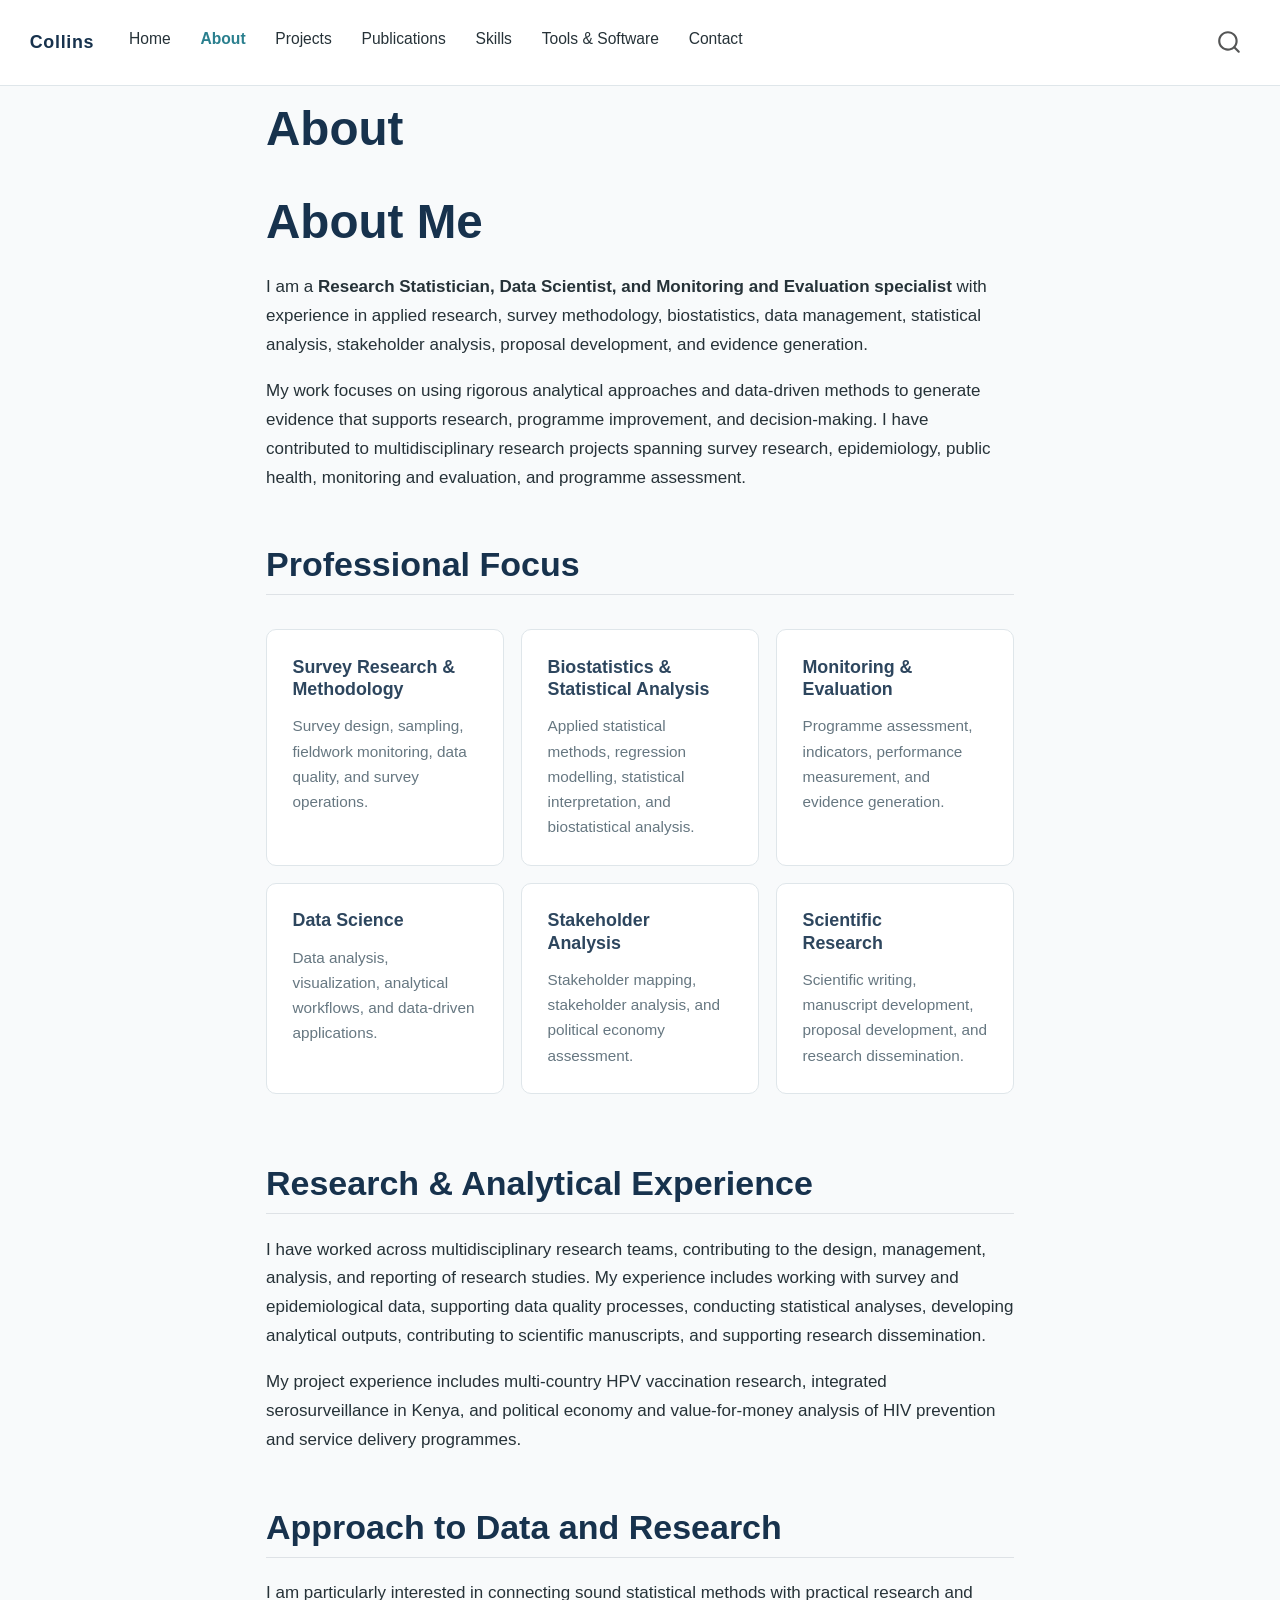
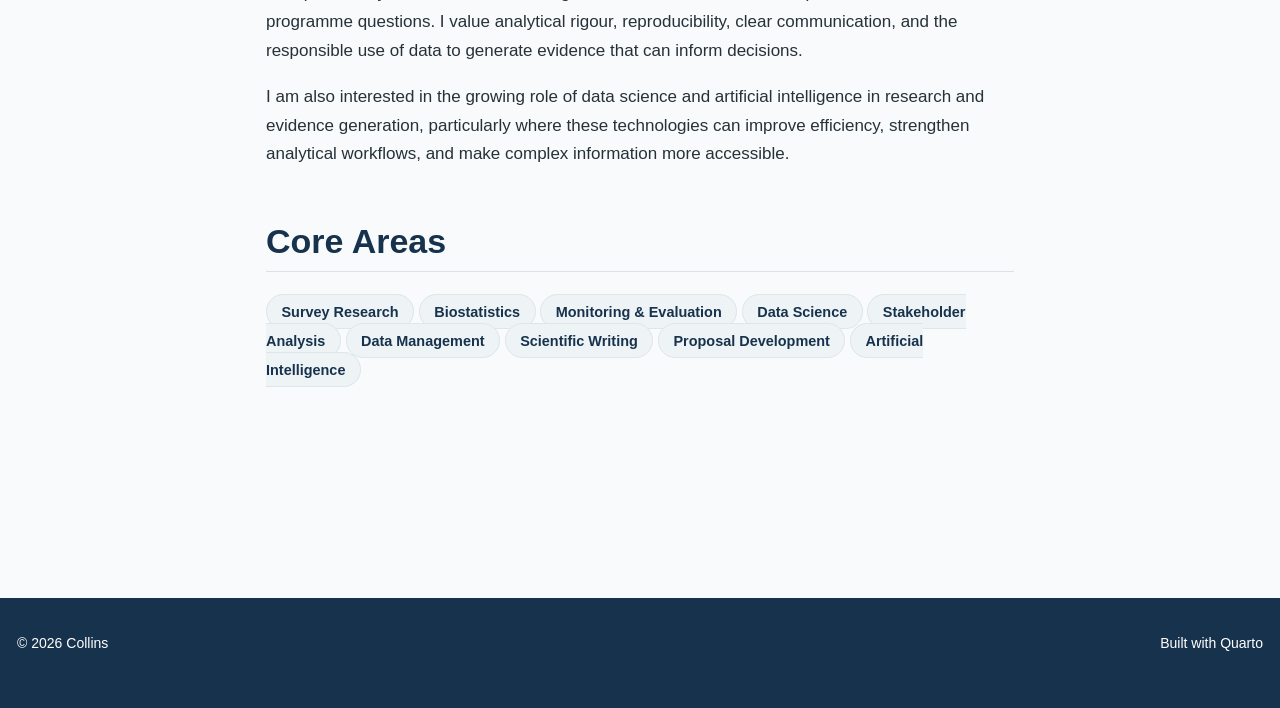
==== about.html @ d042109c "Built site for gh-pages" ====
<!DOCTYPE html>
<html xmlns="http://www.w3.org/1999/xhtml" lang="en" xml:lang="en"><head>

<meta charset="utf-8">
<meta name="generator" content="quarto-1.10.18">

<meta name="viewport" content="width=device-width, initial-scale=1.0, user-scalable=yes">


<title>About – Collins</title>
<style>
/* Default styles provided by pandoc.
** See https://pandoc.org/MANUAL.html#variables-for-html for config info.
*/
span.smallcaps{font-variant: small-caps;}
div.columns{display: flex; gap: 1.5em;}
div.column{flex: auto;}
@media screen {
div.columns{gap: min(4vw, 1.5em);}
div.column{overflow-x: auto;}
}
div.hanging-indent{margin-left: 1.5em; text-indent: -1.5em;}
ul.task-list{list-style: none;}
ul.task-list li input[type="checkbox"] {
  width: 0.8em;
  margin: 0 0.8em 0.2em -1em; /* quarto-specific, see https://github.com/quarto-dev/quarto-cli/issues/4556 */ 
  vertical-align: middle;
}
</style>


<script src="site_libs/quarto-nav/quarto-nav.js"></script>
<script src="site_libs/quarto-nav/headroom.min.js"></script>
<script src="site_libs/clipboard/clipboard.min.js"></script>
<script src="site_libs/quarto-search/autocomplete.umd.js"></script>
<script src="site_libs/quarto-search/fuse.min.js"></script>
<script src="site_libs/quarto-search/quarto-search.js"></script>
<meta name="quarto:offset" content="./">
<script src="site_libs/quarto-html/quarto.js" type="module"></script>
<script src="site_libs/quarto-html/tabsets/tabsets.js" type="module"></script>
<script src="site_libs/quarto-html/popper.min.js"></script>
<script src="site_libs/quarto-html/tippy.umd.min.js"></script>
<script src="site_libs/quarto-html/anchor.min.js"></script>
<link href="site_libs/quarto-html/tippy.css" rel="stylesheet">
<link href="site_libs/quarto-html/quarto-syntax-highlighting-64a204ab8560d761af7679ceaba22944.css" rel="stylesheet" id="quarto-text-highlighting-styles">
<script src="site_libs/bootstrap/bootstrap.min.js"></script>
<link href="site_libs/bootstrap/bootstrap-icons.css" rel="stylesheet">
<link href="site_libs/bootstrap/bootstrap-172ba59bd5e0b52282274ba0c0cc16fc.min.css" rel="stylesheet" append-hash="true" id="quarto-bootstrap" data-mode="light">
<script id="quarto-search-options" type="application/json">{
  "location": "navbar",
  "copy-button": false,
  "collapse-after": 3,
  "panel-placement": "end",
  "type": "overlay",
  "limit": 50,
  "keyboard-shortcut": [
    "f",
    "/",
    "s"
  ],
  "show-item-context": false,
  "language": {
    "search-no-results-text": "No results",
    "search-matching-documents-text": "matching documents",
    "search-copy-link-title": "Copy link to search",
    "search-hide-matches-text": "Hide additional matches",
    "search-more-match-text": "more match in this document",
    "search-more-matches-text": "more matches in this document",
    "search-clear-button-title": "Clear",
    "search-text-placeholder": "",
    "search-detached-cancel-button-title": "Cancel",
    "search-submit-button-title": "Submit",
    "search-label": "Search"
  }
}</script>
<style>html{ scroll-behavior: smooth; }</style>


<link rel="stylesheet" href="styles.css">
</head>

<body class="nav-fixed fullcontent quarto-light">

<div id="quarto-search-results"></div>
  <header id="quarto-header" class="headroom fixed-top">
    <nav class="navbar navbar-expand-lg " data-bs-theme="dark">
      <div class="navbar-container container-fluid">
      <div class="navbar-brand-container mx-auto">
    <a class="navbar-brand" href="./index.html">
    <span class="navbar-title">Collins</span>
    </a>
  </div>
            <div id="quarto-search" class="" title="Search"></div>
          <button class="navbar-toggler" type="button" data-bs-toggle="collapse" data-bs-target="#navbarCollapse" aria-controls="navbarCollapse" role="menu" aria-expanded="false" aria-label="Toggle navigation" onclick="if (window.quartoToggleHeadroom) { window.quartoToggleHeadroom(); }">
  <span class="navbar-toggler-icon"></span>
</button>
          <div class="collapse navbar-collapse" id="navbarCollapse">
            <ul class="navbar-nav navbar-nav-scroll me-auto">
  <li class="nav-item">
    <a class="nav-link" href="./index.html"> 
<span class="menu-text">Home</span></a>
  </li>  
  <li class="nav-item">
    <a class="nav-link active" href="./about.html" aria-current="page"> 
<span class="menu-text">About</span></a>
  </li>  
  <li class="nav-item">
    <a class="nav-link" href="./projects.html"> 
<span class="menu-text">Projects</span></a>
  </li>  
  <li class="nav-item">
    <a class="nav-link" href="./publications.html"> 
<span class="menu-text">Publications</span></a>
  </li>  
  <li class="nav-item">
    <a class="nav-link" href="./skills.html"> 
<span class="menu-text">Skills</span></a>
  </li>  
  <li class="nav-item">
    <a class="nav-link" href="./tools.html"> 
<span class="menu-text">Tools &amp; Software</span></a>
  </li>  
  <li class="nav-item">
    <a class="nav-link" href="./contact.html"> 
<span class="menu-text">Contact</span></a>
  </li>  
</ul>
          </div> <!-- /navcollapse -->
            <div class="quarto-navbar-tools">
</div>
      </div> <!-- /container-fluid -->
    </nav>
</header>
<!-- content -->
<div id="quarto-content" class="quarto-container page-columns page-rows-contents page-layout-article page-navbar">
<!-- sidebar -->
<!-- margin-sidebar -->
    
<!-- main -->
<main class="content" id="quarto-document-content">

<header id="title-block-header" class="quarto-title-block default">
<div class="quarto-title">
<h1 class="title">About</h1>
</div>



<div class="quarto-title-meta">

    
  
    
  </div>
  


</header>


<section id="about-me" class="level1">
<h1>About Me</h1>
<p>I am a <strong>Research Statistician, Data Scientist, and Monitoring and Evaluation specialist</strong> with experience in applied research, survey methodology, biostatistics, data management, statistical analysis, stakeholder analysis, proposal development, and evidence generation.</p>
<p>My work focuses on using rigorous analytical approaches and data-driven methods to generate evidence that supports research, programme improvement, and decision-making. I have contributed to multidisciplinary research projects spanning survey research, epidemiology, public health, monitoring and evaluation, and programme assessment.</p>
<section id="professional-focus" class="level2">
<h2 class="anchored" data-anchor-id="professional-focus">Professional Focus</h2>
<div class="about-focus-grid">
<section id="survey-research-methodology" class="level3 about-focus-card">
<h3 class="anchored" data-anchor-id="survey-research-methodology">Survey Research &amp; Methodology</h3>
<p>Survey design, sampling, fieldwork monitoring, data quality, and survey operations.</p>
</section>
<section id="biostatistics-statistical-analysis" class="level3 about-focus-card">
<h3 class="anchored" data-anchor-id="biostatistics-statistical-analysis">Biostatistics &amp; Statistical Analysis</h3>
<p>Applied statistical methods, regression modelling, statistical interpretation, and biostatistical analysis.</p>
</section>
<section id="monitoring-evaluation" class="level3 about-focus-card">
<h3 class="anchored" data-anchor-id="monitoring-evaluation">Monitoring &amp; Evaluation</h3>
<p>Programme assessment, indicators, performance measurement, and evidence generation.</p>
</section>
<section id="data-science" class="level3 about-focus-card">
<h3 class="anchored" data-anchor-id="data-science">Data Science</h3>
<p>Data analysis, visualization, analytical workflows, and data-driven applications.</p>
</section>
<section id="stakeholder-analysis" class="level3 about-focus-card">
<h3 class="anchored" data-anchor-id="stakeholder-analysis">Stakeholder Analysis</h3>
<p>Stakeholder mapping, stakeholder analysis, and political economy assessment.</p>
</section>
<section id="scientific-research" class="level3 about-focus-card">
<h3 class="anchored" data-anchor-id="scientific-research">Scientific Research</h3>
<p>Scientific writing, manuscript development, proposal development, and research dissemination.</p>
</section>
</div>
</section>
<section id="research-analytical-experience" class="level2">
<h2 class="anchored" data-anchor-id="research-analytical-experience">Research &amp; Analytical Experience</h2>
<p>I have worked across multidisciplinary research teams, contributing to the design, management, analysis, and reporting of research studies. My experience includes working with survey and epidemiological data, supporting data quality processes, conducting statistical analyses, developing analytical outputs, contributing to scientific manuscripts, and supporting research dissemination.</p>
<p>My project experience includes multi-country HPV vaccination research, integrated serosurveillance in Kenya, and political economy and value-for-money analysis of HIV prevention and service delivery programmes.</p>
</section>
<section id="approach-to-data-and-research" class="level2">
<h2 class="anchored" data-anchor-id="approach-to-data-and-research">Approach to Data and Research</h2>
<p>I am particularly interested in connecting sound statistical methods with practical research and programme questions. I value analytical rigour, reproducibility, clear communication, and the responsible use of data to generate evidence that can inform decisions.</p>
<p>I am also interested in the growing role of data science and artificial intelligence in research and evidence generation, particularly where these technologies can improve efficiency, strengthen analytical workflows, and make complex information more accessible.</p>
</section>
<section id="core-areas" class="level2">
<h2 class="anchored" data-anchor-id="core-areas">Core Areas</h2>
<div class="about-tags">
<p><span>Survey Research</span> <span>Biostatistics</span> <span>Monitoring &amp; Evaluation</span> <span>Data Science</span> <span>Stakeholder Analysis</span> <span>Data Management</span> <span>Scientific Writing</span> <span>Proposal Development</span> <span>Artificial Intelligence</span></p>
</div>


</section>
</section>

</main> <!-- /main -->
<script id="quarto-html-after-body" type="application/javascript">
  window.document.addEventListener("DOMContentLoaded", function (event) {
    const icon = "";
    const anchorJS = new window.AnchorJS();
    anchorJS.options = {
      placement: 'right',
      icon: icon
    };
    anchorJS.add('.anchored');
    const isCodeAnnotation = (el) => {
      for (const clz of el.classList) {
        if (clz.startsWith('code-annotation-')) {                     
          return true;
        }
      }
      return false;
    }
    const onCopySuccess = function(e) {
      // button target
      const button = e.trigger;
      // don't keep focus
      button.blur();
      // flash "checked"
      button.classList.add('code-copy-button-checked');
      var currentTitle = button.getAttribute("title");
      button.setAttribute("title", "Copied!");
      let tooltip;
      if (window.bootstrap) {
        button.setAttribute("data-bs-toggle", "tooltip");
        button.setAttribute("data-bs-placement", "left");
        button.setAttribute("data-bs-title", "Copied!");
        tooltip = new bootstrap.Tooltip(button, 
          { trigger: "manual", 
            customClass: "code-copy-button-tooltip",
            offset: [0, -8]});
        tooltip.show();    
      }
      setTimeout(function() {
        if (tooltip) {
          tooltip.hide();
          button.removeAttribute("data-bs-title");
          button.removeAttribute("data-bs-toggle");
          button.removeAttribute("data-bs-placement");
        }
        button.setAttribute("title", currentTitle);
        button.classList.remove('code-copy-button-checked');
      }, 1000);
      // clear code selection
      e.clearSelection();
    }
    const getTextToCopy = function(trigger) {
      const outerScaffold = trigger.parentElement.cloneNode(true);
      const codeEl = outerScaffold.querySelector('code');
      for (const childEl of codeEl.children) {
        if (isCodeAnnotation(childEl)) {
          childEl.remove();
        }
      }
      return codeEl.innerText;
    }
    const clipboard = new window.ClipboardJS('.code-copy-button:not([data-in-quarto-modal])', {
      text: getTextToCopy
    });
    clipboard.on('success', onCopySuccess);
    if (window.document.getElementById('quarto-embedded-source-code-modal')) {
      const clipboardModal = new window.ClipboardJS('.code-copy-button[data-in-quarto-modal]', {
        text: getTextToCopy,
        container: window.document.getElementById('quarto-embedded-source-code-modal')
      });
      clipboardModal.on('success', onCopySuccess);
    }
      var localhostRegex = new RegExp(/^(?:http|https):\/\/localhost\:?[0-9]*\//);
      var mailtoRegex = new RegExp(/^mailto:/);
        var filterRegex = new RegExp('/' + window.location.host + '/');
      var isInternal = (href) => {
          return filterRegex.test(href) || localhostRegex.test(href) || mailtoRegex.test(href);
      }
      // Inspect non-navigation links and adorn them if external
     var links = window.document.querySelectorAll('a[href]:not(.nav-link):not(.navbar-brand):not(.toc-action):not(.sidebar-link):not(.sidebar-item-toggle):not(.pagination-link):not(.no-external):not([aria-hidden]):not(.dropdown-item):not(.quarto-navigation-tool):not(.about-link)');
      for (var i=0; i<links.length; i++) {
        const link = links[i];
        if (!isInternal(link.href)) {
          // undo the damage that might have been done by quarto-nav.js in the case of
          // links that we want to consider external
          if (link.dataset.originalHref !== undefined) {
            link.href = link.dataset.originalHref;
          }
        }
      }
    function tippyHover(el, contentFn, onTriggerFn, onUntriggerFn) {
      const config = {
        allowHTML: true,
        maxWidth: 500,
        delay: 100,
        arrow: false,
        appendTo: function(el) {
            return el.parentElement;
        },
        interactive: true,
        interactiveBorder: 10,
        theme: 'quarto',
        placement: 'bottom-start',
      };
      if (contentFn) {
        config.content = contentFn;
      }
      if (onTriggerFn) {
        config.onTrigger = onTriggerFn;
      }
      if (onUntriggerFn) {
        config.onUntrigger = onUntriggerFn;
      }
      window.tippy(el, config); 
    }
    const noterefs = window.document.querySelectorAll('a[role="doc-noteref"]');
    for (var i=0; i<noterefs.length; i++) {
      const ref = noterefs[i];
      tippyHover(ref, function() {
        // use id or data attribute instead here
        let href = ref.getAttribute('data-footnote-href') || ref.getAttribute('href');
        try { href = new URL(href).hash; } catch {}
        const id = href.replace(/^#\/?/, "");
        const note = window.document.getElementById(id);
        if (note) {
          return note.innerHTML;
        } else {
          return "";
        }
      });
    }
    const xrefs = window.document.querySelectorAll('a.quarto-xref');
    const processXRef = (id, note) => {
      // Strip column container classes
      const stripColumnClz = (el) => {
        el.classList.remove("page-full", "page-columns");
        if (el.children) {
          for (const child of el.children) {
            stripColumnClz(child);
          }
        }
      }
      stripColumnClz(note)
      if (id === null || id.startsWith('sec-')) {
        // Special case sections, only their first couple elements
        const container = document.createElement("div");
        if (note.children && note.children.length > 2) {
          container.appendChild(note.children[0].cloneNode(true));
          for (let i = 1; i < note.children.length; i++) {
            const child = note.children[i];
            if (child.tagName === "P" && child.innerText === "") {
              continue;
            } else {
              container.appendChild(child.cloneNode(true));
              break;
            }
          }
          if (window.Quarto?.typesetMath) {
            window.Quarto.typesetMath(container);
          }
          return container.innerHTML
        } else {
          if (window.Quarto?.typesetMath) {
            window.Quarto.typesetMath(note);
          }
          return note.innerHTML;
        }
      } else {
        // Remove any anchor links if they are present
        const anchorLink = note.querySelector('a.anchorjs-link');
        if (anchorLink) {
          anchorLink.remove();
        }
        if (window.Quarto?.typesetMath) {
          window.Quarto.typesetMath(note);
        }
        if (note.classList.contains("callout")) {
          return note.outerHTML;
        } else {
          return note.innerHTML;
        }
      }
    }
    for (var i=0; i<xrefs.length; i++) {
      const xref = xrefs[i];
      tippyHover(xref, undefined, function(instance) {
        instance.disable();
        let url = xref.getAttribute('href');
        let hash = undefined; 
        if (url.startsWith('#')) {
          hash = url;
        } else {
          try { hash = new URL(url).hash; } catch {}
        }
        if (hash) {
          const id = hash.replace(/^#\/?/, "");
          const note = window.document.getElementById(id);
          if (note !== null) {
            try {
              const html = processXRef(id, note.cloneNode(true));
              instance.setContent(html);
            } finally {
              instance.enable();
              instance.show();
            }
          } else {
            // See if we can fetch this
            fetch(url.split('#')[0])
            .then(res => res.text())
            .then(html => {
              const parser = new DOMParser();
              const htmlDoc = parser.parseFromString(html, "text/html");
              const note = htmlDoc.getElementById(id);
              if (note !== null) {
                const html = processXRef(id, note);
                instance.setContent(html);
              } 
            }).finally(() => {
              instance.enable();
              instance.show();
            });
          }
        } else {
          // See if we can fetch a full url (with no hash to target)
          // This is a special case and we should probably do some content thinning / targeting
          fetch(url)
          .then(res => res.text())
          .then(html => {
            const parser = new DOMParser();
            const htmlDoc = parser.parseFromString(html, "text/html");
            const note = htmlDoc.querySelector('main.content');
            if (note !== null) {
              // This should only happen for chapter cross references
              // (since there is no id in the URL)
              // remove the first header
              if (note.children.length > 0 && note.children[0].tagName === "HEADER") {
                note.children[0].remove();
              }
              const html = processXRef(null, note);
              instance.setContent(html);
            } 
          }).finally(() => {
            instance.enable();
            instance.show();
          });
        }
      }, function(instance) {
      });
    }
        let selectedAnnoteEl;
        const selectorForAnnotation = ( cell, annotation) => {
          let cellAttr = 'data-code-cell="' + cell + '"';
          let lineAttr = 'data-code-annotation="' +  annotation + '"';
          const selector = 'span[' + cellAttr + '][' + lineAttr + ']';
          return selector;
        }
        const selectCodeLines = (annoteEl) => {
          const doc = window.document;
          const targetCell = annoteEl.getAttribute("data-target-cell");
          const targetAnnotation = annoteEl.getAttribute("data-target-annotation");
          const annoteSpan = window.document.querySelector(selectorForAnnotation(targetCell, targetAnnotation));
          const lines = annoteSpan.getAttribute("data-code-lines").split(",");
          const lineIds = lines.map((line) => {
            return targetCell + "-" + line;
          })
          let top = null;
          let height = null;
          let parent = null;
          if (lineIds.length > 0) {
              //compute the position of the single el (top and bottom and make a div)
              const el = window.document.getElementById(lineIds[0]);
              top = el.offsetTop;
              height = el.offsetHeight;
              parent = el.parentElement.parentElement;
            if (lineIds.length > 1) {
              const lastEl = window.document.getElementById(lineIds[lineIds.length - 1]);
              const bottom = lastEl.offsetTop + lastEl.offsetHeight;
              height = bottom - top;
            }
            if (top !== null && height !== null && parent !== null) {
              // cook up a div (if necessary) and position it 
              let div = window.document.getElementById("code-annotation-line-highlight");
              if (div === null) {
                div = window.document.createElement("div");
                div.setAttribute("id", "code-annotation-line-highlight");
                div.style.position = 'absolute';
                parent.appendChild(div);
              }
              div.style.top = top - 2 + "px";
              div.style.height = height + 4 + "px";
              div.style.left = 0;
              let gutterDiv = window.document.getElementById("code-annotation-line-highlight-gutter");
              if (gutterDiv === null) {
                gutterDiv = window.document.createElement("div");
                gutterDiv.setAttribute("id", "code-annotation-line-highlight-gutter");
                gutterDiv.style.position = 'absolute';
                const codeCell = window.document.getElementById(targetCell);
                const gutter = codeCell.querySelector('.code-annotation-gutter');
                gutter.appendChild(gutterDiv);
              }
              gutterDiv.style.top = top - 2 + "px";
              gutterDiv.style.height = height + 4 + "px";
            }
            selectedAnnoteEl = annoteEl;
          }
        };
        const unselectCodeLines = () => {
          const elementsIds = ["code-annotation-line-highlight", "code-annotation-line-highlight-gutter"];
          elementsIds.forEach((elId) => {
            const div = window.document.getElementById(elId);
            if (div) {
              div.remove();
            }
          });
          selectedAnnoteEl = undefined;
        };
          // Handle positioning of the toggle
      window.addEventListener(
        "resize",
        throttle(() => {
          elRect = undefined;
          if (selectedAnnoteEl) {
            selectCodeLines(selectedAnnoteEl);
          }
        }, 10)
      );
      function throttle(fn, ms) {
      let throttle = false;
      let timer;
        return (...args) => {
          if(!throttle) { // first call gets through
              fn.apply(this, args);
              throttle = true;
          } else { // all the others get throttled
              if(timer) clearTimeout(timer); // cancel #2
              timer = setTimeout(() => {
                fn.apply(this, args);
                timer = throttle = false;
              }, ms);
          }
        };
      }
        // Attach click handler to the DT
        const annoteDls = window.document.querySelectorAll('dt[data-target-cell]');
        for (const annoteDlNode of annoteDls) {
          annoteDlNode.addEventListener('click', (event) => {
            const clickedEl = event.target;
            if (clickedEl !== selectedAnnoteEl) {
              unselectCodeLines();
              const activeEl = window.document.querySelector('dt[data-target-cell].code-annotation-active');
              if (activeEl) {
                activeEl.classList.remove('code-annotation-active');
              }
              selectCodeLines(clickedEl);
              clickedEl.classList.add('code-annotation-active');
            } else {
              // Unselect the line
              unselectCodeLines();
              clickedEl.classList.remove('code-annotation-active');
            }
          });
        }
    const findCites = (el) => {
      const parentEl = el.parentElement;
      if (parentEl) {
        const cites = parentEl.dataset.cites;
        if (cites) {
          return {
            el,
            cites: cites.split(' ')
          };
        } else {
          return findCites(el.parentElement)
        }
      } else {
        return undefined;
      }
    };
    var bibliorefs = window.document.querySelectorAll('a[role="doc-biblioref"]');
    for (var i=0; i<bibliorefs.length; i++) {
      const ref = bibliorefs[i];
      const citeInfo = findCites(ref);
      if (citeInfo) {
        tippyHover(citeInfo.el, function() {
          var popup = window.document.createElement('div');
          citeInfo.cites.forEach(function(cite) {
            var citeDiv = window.document.createElement('div');
            citeDiv.classList.add('hanging-indent');
            citeDiv.classList.add('csl-entry');
            var biblioDiv = window.document.getElementById('ref-' + cite);
            if (biblioDiv) {
              citeDiv.innerHTML = biblioDiv.innerHTML;
            }
            popup.appendChild(citeDiv);
          });
          return popup.innerHTML;
        });
      }
    }
  });
  </script>
</div> <!-- /content -->
<footer class="footer">
  <div class="nav-footer">
    <div class="nav-footer-left">
<p>© 2026 Collins</p>
</div>   
    <div class="nav-footer-center">
      &nbsp;
    </div>
    <div class="nav-footer-right">
<p>Built with Quarto</p>
</div>
  </div>
</footer>




<script src="site_libs/quarto-html/zenscroll-min.js"></script>
</body></html>
---- site_libs/quarto-html/tippy.css ----
.tippy-box[data-animation=fade][data-state=hidden]{opacity:0}[data-tippy-root]{max-width:calc(100vw - 10px)}.tippy-box{position:relative;background-color:#333;color:#fff;border-radius:4px;font-size:14px;line-height:1.4;white-space:normal;outline:0;transition-property:transform,visibility,opacity}.tippy-box[data-placement^=top]>.tippy-arrow{bottom:0}.tippy-box[data-placement^=top]>.tippy-arrow:before{bottom:-7px;left:0;border-width:8px 8px 0;border-top-color:initial;transform-origin:center top}.tippy-box[data-placement^=bottom]>.tippy-arrow{top:0}.tippy-box[data-placement^=bottom]>.tippy-arrow:before{top:-7px;left:0;border-width:0 8px 8px;border-bottom-color:initial;transform-origin:center bottom}.tippy-box[data-placement^=left]>.tippy-arrow{right:0}.tippy-box[data-placement^=left]>.tippy-arrow:before{border-width:8px 0 8px 8px;border-left-color:initial;right:-7px;transform-origin:center left}.tippy-box[data-placement^=right]>.tippy-arrow{left:0}.tippy-box[data-placement^=right]>.tippy-arrow:before{left:-7px;border-width:8px 8px 8px 0;border-right-color:initial;transform-origin:center right}.tippy-box[data-inertia][data-state=visible]{transition-timing-function:cubic-bezier(.54,1.5,.38,1.11)}.tippy-arrow{width:16px;height:16px;color:#333}.tippy-arrow:before{content:"";position:absolute;border-color:transparent;border-style:solid}.tippy-content{position:relative;padding:5px 9px;z-index:1}
---- site_libs/quarto-html/quarto-syntax-highlighting-64a204ab8560d761af7679ceaba22944.css ----
/* quarto syntax highlight colors */
:root {
  --quarto-hl-ot-color: #003B4F;
  --quarto-hl-at-color: #657422;
  --quarto-hl-ss-color: #20794D;
  --quarto-hl-an-color: #5E5E5E;
  --quarto-hl-fu-color: #4758AB;
  --quarto-hl-st-color: #20794D;
  --quarto-hl-cf-color: #003B4F;
  --quarto-hl-op-color: #5E5E5E;
  --quarto-hl-er-color: #AD0000;
  --quarto-hl-bn-color: #AD0000;
  --quarto-hl-al-color: #AD0000;
  --quarto-hl-va-color: #111111;
  --quarto-hl-bu-color: inherit;
  --quarto-hl-ex-color: inherit;
  --quarto-hl-pp-color: #AD0000;
  --quarto-hl-in-color: #5E5E5E;
  --quarto-hl-vs-color: #20794D;
  --quarto-hl-wa-color: #5E5E5E;
  --quarto-hl-do-color: #5E5E5E;
  --quarto-hl-im-color: #00769E;
  --quarto-hl-ch-color: #20794D;
  --quarto-hl-dt-color: #AD0000;
  --quarto-hl-fl-color: #AD0000;
  --quarto-hl-co-color: #5E5E5E;
  --quarto-hl-cv-color: #5E5E5E;
  --quarto-hl-cn-color: #8f5902;
  --quarto-hl-sc-color: #5E5E5E;
  --quarto-hl-dv-color: #AD0000;
  --quarto-hl-kw-color: #003B4F;
}

/* other quarto variables */
:root {
  --quarto-font-monospace: SFMono-Regular, Menlo, Monaco, Consolas, "Liberation Mono", "Courier New", monospace;
}

/* syntax highlight based on Pandoc's rules */
pre > code.sourceCode > span {
  color: #003B4F;
}

code.sourceCode > span {
  color: #003B4F;
}

div.sourceCode,
div.sourceCode pre.sourceCode {
  color: #003B4F;
}

/* Normal */
code span {
  color: #003B4F;
}

/* Alert */
code span.al {
  color: #AD0000;
  font-style: inherit;
}

/* Annotation */
code span.an {
  color: #5E5E5E;
  font-style: inherit;
}

/* Attribute */
code span.at {
  color: #657422;
  font-style: inherit;
}

/* BaseN */
code span.bn {
  color: #AD0000;
  font-style: inherit;
}

/* BuiltIn */
code span.bu {
  font-style: inherit;
}

/* ControlFlow */
code span.cf {
  color: #003B4F;
  font-weight: bold;
  font-style: inherit;
}

/* Char */
code span.ch {
  color: #20794D;
  font-style: inherit;
}

/* Constant */
code span.cn {
  color: #8f5902;
  font-style: inherit;
}

/* Comment */
code span.co {
  color: #5E5E5E;
  font-style: inherit;
}

/* CommentVar */
code span.cv {
  color: #5E5E5E;
  font-style: italic;
}

/* Documentation */
code span.do {
  color: #5E5E5E;
  font-style: italic;
}

/* DataType */
code span.dt {
  color: #AD0000;
  font-style: inherit;
}

/* DecVal */
code span.dv {
  color: #AD0000;
  font-style: inherit;
}

/* Error */
code span.er {
  color: #AD0000;
  font-style: inherit;
}

/* Extension */
code span.ex {
  font-style: inherit;
}

/* Float */
code span.fl {
  color: #AD0000;
  font-style: inherit;
}

/* Function */
code span.fu {
  color: #4758AB;
  font-style: inherit;
}

/* Import */
code span.im {
  color: #00769E;
  font-style: inherit;
}

/* Information */
code span.in {
  color: #5E5E5E;
  font-style: inherit;
}

/* Keyword */
code span.kw {
  color: #003B4F;
  font-weight: bold;
  font-style: inherit;
}

/* Operator */
code span.op {
  color: #5E5E5E;
  font-style: inherit;
}

/* Other */
code span.ot {
  color: #003B4F;
  font-style: inherit;
}

/* Preprocessor */
code span.pp {
  color: #AD0000;
  font-style: inherit;
}

/* SpecialChar */
code span.sc {
  color: #5E5E5E;
  font-style: inherit;
}

/* SpecialString */
code span.ss {
  color: #20794D;
  font-style: inherit;
}

/* String */
code span.st {
  color: #20794D;
  font-style: inherit;
}

/* Variable */
code span.va {
  color: #111111;
  font-style: inherit;
}

/* VerbatimString */
code span.vs {
  color: #20794D;
  font-style: inherit;
}

/* Warning */
code span.wa {
  color: #5E5E5E;
  font-style: italic;
}

.prevent-inlining {
  content: "</";
}

/*# sourceMappingURL=9d8d5bb603a83b8298b89080a598c93b.css.map */
---- styles.css ----
/* =========================================================
   Collins Portfolio — Global Styles
   ========================================================= */

/* ---------- Color Palette ---------- */

:root {
  --primary: #17324d;
  --primary-light: #2d5875;
  --accent: #2a7f8e;
  --text: #263238;
  --muted: #667781;
  --background: #f8fafb;
  --surface: #ffffff;
  --border: #dfe6ea;
}


/* ---------- Base Page ---------- */

body {
  font-family: "Segoe UI", Arial, sans-serif;
  color: var(--text);
  background-color: var(--background);
  line-height: 1.7;
}


/* ---------- Navigation ---------- */
/* ---------- Navigation ---------- */

.navbar {
    background-color: var(--surface);
    border-bottom: 1px solid var(--border);
    padding: 0.9rem 1rem;
  }
  
  .navbar-brand {
    color: var(--primary) !important;
    font-size: 1.05rem;
    font-weight: 700;
    letter-spacing: 0.04em;
  }
  
  .navbar-nav .nav-link {
    color: var(--text) !important;
    font-size: 0.92rem;
    font-weight: 500;
    margin-left: 0.35rem;
    padding: 0.55rem 0.7rem !important;
    border-radius: 5px;
  }
  
  .navbar-nav .nav-link:hover {
    color: var(--accent) !important;
    background-color: #f1f6f7;
  }
  
  .navbar-nav .nav-link.active {
    color: var(--accent) !important;
    font-weight: 600;
  }


/* ---------- Headings ---------- */

h1,
h2,
h3,
h4 {
  color: var(--primary);
  font-weight: 700;
  line-height: 1.25;
}

h1 {
  font-size: 2.8rem;
  margin-bottom: 1.25rem;
}

h2 {
  font-size: 2rem;
  margin-top: 3rem;
  margin-bottom: 1.25rem;
}

h3 {
  font-size: 1.35rem;
  margin-top: 2rem;
}


/* ---------- Links ---------- */

a {
  color: var(--accent);
  text-decoration: none;
}

a:hover {
  color: var(--primary-light);
  text-decoration: underline;
}


/* ---------- Main Content ---------- */

main {
  max-width: 1100px;
  margin: 0 auto;
  padding: 3rem 1.5rem 5rem;
}


/* ---------- Lists ---------- */

ul {
  padding-left: 1.25rem;
}

li {
  margin-bottom: 0.45rem;
}


/* ---------- Horizontal Rules ---------- */

hr {
  border: 0;
  border-top: 1px solid var(--border);
  margin: 3rem 0;
}


/* ---------- Code / Technical Elements ---------- */

code {
  color: var(--primary);
  background-color: #eef3f5;
  padding: 0.15rem 0.35rem;
  border-radius: 4px;
}


/* ---------- Footer ---------- */
/* ---------- Footer ---------- */

.nav-footer {
    background-color: var(--primary);
    color: #ffffff;
    border-top: none;
    padding: 2rem 1.5rem;
    margin-top: 3rem;
  }
  
  .nav-footer a {
    color: #ffffff;
  }
  
  .nav-footer a:hover {
    color: #c9e5e8;
  }

/* ---------- Responsive Design ---------- */

@media (max-width: 768px) {

  main {
    padding: 2rem 1rem 4rem;
  }

  h1 {
    font-size: 2.2rem;
  }

  h2 {
    font-size: 1.7rem;
  }

  .navbar-nav .nav-link {
    margin-left: 0;
  }

}


/* =========================================================
   Homepage
   ========================================================= */

/* ---------- Hero ---------- */

.hero {
    background-color: #eef4f6;
    color: var(--text);
    margin: -3rem -1.5rem 4rem;
    padding: 6rem 3rem;
    border-bottom: 1px solid var(--border);
  }
  
  .hero-content {
    max-width: 850px;
    margin: 0 auto;
  }
  
  .hero-eyebrow {
    color: var(--accent);
    font-size: 0.8rem;
    font-weight: 700;
    letter-spacing: 0.15em;
    margin-bottom: 1.25rem;
  }
  
  .hero h1 {
    color: var(--primary) !important;
    font-size: 3.6rem;
    max-width: 850px;
    margin-bottom: 1.5rem;
  }
  
  .hero-description {
    color: var(--text);
    font-size: 1.2rem;
    line-height: 1.8;
    max-width: 720px;
  }
  
  .hero-buttons {
    display: flex;
    gap: 1rem;
    margin-top: 2rem;
    flex-wrap: wrap;
  }
  
  .btn-primary,
  .btn-secondary {
    display: inline-block;
    padding: 0.75rem 1.4rem;
    border-radius: 6px;
    font-weight: 600;
    text-decoration: none !important;
  }
  
  .btn-primary {
    background: var(--primary);
    color: #ffffff !important;
  }
  
  .btn-secondary {
    border: 1px solid var(--primary);
    color: var(--primary) !important;
    background: transparent;
  }
  
  .btn-primary:hover,
  .btn-secondary:hover {
    transform: translateY(-1px);
  }
  
  /* ---------- Project Cards ---------- */
  /* ---------- Project Cards ---------- */

.project-grid {
    display: grid;
    grid-template-columns: repeat(3, 1fr);
    gap: 1.5rem;
    margin: 2rem 0 4rem;
  }
  
  .project-card {
    background: var(--surface);
    border: 1px solid var(--border);
    border-radius: 14px;
    padding: 2rem;
    display: flex;
    flex-direction: column;
    min-height: 330px;
    transition: transform 0.2s ease, box-shadow 0.2s ease;
  }
  
  .project-card:hover {
    transform: translateY(-5px);
    box-shadow: 0 12px 30px rgba(23, 50, 77, 0.10);
  }
  
  .project-label {
    color: var(--accent);
    font-size: 0.72rem;
    font-weight: 700;
    letter-spacing: 0.1em;
    text-transform: uppercase;
    margin-bottom: 0.75rem;
  }
  
  .project-card h3 {
    color: var(--primary);
    font-size: 1.45rem;
    margin: 0 0 1rem;
  }
  
  .project-card p {
    color: var(--muted);
    font-size: 0.95rem;
    line-height: 1.65;
    margin-bottom: 1.25rem;
  }
  
  .project-tools {
    color: var(--text);
    font-size: 0.82rem;
    font-weight: 600;
    margin-top: auto;
    margin-bottom: 1.25rem;
    padding-top: 1rem;
    border-top: 1px solid var(--border);
  }
  
  .project-card a {
    color: var(--accent);
    font-weight: 600;
    font-size: 0.9rem;
  }
  
  .project-card a:hover {
    color: var(--primary);
  }
  
  /* ---------- Expertise ---------- */
  
  .expertise-grid {
    display: grid;
    grid-template-columns: repeat(3, 1fr);
    gap: 1px;
    background: var(--border);
    border: 1px solid var(--border);
    margin: 2rem 0 4rem;
  }
  
  .expertise-grid > div {
    background: var(--surface);
    padding: 1.5rem;
  }
  
  .expertise-grid strong {
    display: block;
    color: var(--primary);
    margin-bottom: 0.4rem;
  }
  
  .expertise-grid span {
    display: block;
    color: var(--muted);
    font-size: 0.9rem;
  }
  
  
  /* ---------- Mobile Homepage ---------- */
  
  @media (max-width: 900px) {
  
    .hero {
      margin-left: -1rem;
      margin-right: -1rem;
      padding: 4rem 1.5rem;
    }
  
    .hero h1 {
      font-size: 2.7rem;
    }
  
    .project-grid {
      grid-template-columns: 1fr;
    }
  
    .expertise-grid {
      grid-template-columns: 1fr;
    }
  
  }


  /* =========================================================
   Projects Page
   ========================================================= */

.portfolio-project-grid {
    display: grid;
    grid-template-columns: repeat(3, 1fr);
    gap: 1.5rem;
    margin: 2.5rem 0 4rem;
  }
  
  .portfolio-project-card {
    background: var(--surface);
    border: 1px solid var(--border);
    border-radius: 14px;
    padding: 2rem;
    display: flex;
    flex-direction: column;
    min-height: 500px;
    transition: transform 0.2s ease, box-shadow 0.2s ease;
  }
  
  .portfolio-project-card:hover {
    transform: translateY(-5px);
    box-shadow: 0 12px 30px rgba(23, 50, 77, 0.10);
  }
  
  .portfolio-project-category {
    color: var(--accent);
    font-size: 0.72rem;
    font-weight: 700;
    letter-spacing: 0.1em;
    text-transform: uppercase;
    margin-bottom: 1rem;
  }
  
  .portfolio-project-card h2 {
    color: var(--primary);
    font-size: 1.55rem;
    margin: 0 0 1rem;
  }
  
  .portfolio-project-summary {
    color: var(--muted);
    font-size: 0.95rem;
    line-height: 1.7;
    margin-bottom: 1.5rem;
  }
  
  .portfolio-project-section {
    margin-top: 0.75rem;
  }
  
  .portfolio-project-section strong {
    display: block;
    color: var(--primary);
    font-size: 0.82rem;
    margin-bottom: 0.35rem;
  }
  
  .portfolio-project-section p {
    color: var(--muted);
    font-size: 0.88rem;
    line-height: 1.6;
  }
  
  .portfolio-project-card > a {
    margin-top: auto;
    padding-top: 1.5rem;
    color: var(--accent);
    font-weight: 600;
    font-size: 0.9rem;
  }
  
  .portfolio-project-card > a:hover {
    color: var(--primary);
  }
  
  
  /* ---------- Responsive Projects ---------- */
  
  @media (max-width: 1000px) {
  
    .portfolio-project-grid {
      grid-template-columns: 1fr;
    }
  
    .portfolio-project-card {
      min-height: auto;
    }
  
  }


  /* =========================================================
   About Page
   ========================================================= */

.about-focus-grid {
    display: grid;
    grid-template-columns: repeat(3, 1fr);
    gap: 1rem;
    margin: 2rem 0 4rem;
  }
  
  .about-focus-card {
    background: var(--surface);
    border: 1px solid var(--border);
    border-radius: 10px;
    padding: 1.5rem;
  }
  
  .about-focus-card h3 {
    color: var(--primary);
    font-size: 1.05rem;
    margin: 0 0 0.75rem;
  }
  
  .about-focus-card p {
    color: var(--muted);
    font-size: 0.9rem;
    line-height: 1.65;
    margin: 0;
  }
  
  .about-tags {
    display: flex;
    flex-wrap: wrap;
    gap: 0.6rem;
    margin-top: 1.5rem;
  }
  
  .about-tags span {
    background: #eef4f6;
    border: 1px solid var(--border);
    color: var(--primary);
    padding: 0.5rem 0.85rem;
    border-radius: 20px;
    font-size: 0.85rem;
    font-weight: 600;
  }
  
  
  /* ---------- Responsive About ---------- */
  
  @media (max-width: 900px) {
  
    .about-focus-grid {
      grid-template-columns: repeat(2, 1fr);
    }
  
  }
  
  @media (max-width: 600px) {
  
    .about-focus-grid {
      grid-template-columns: 1fr;
    }
  
  }


  /* =========================================================
   Skills Page
   ========================================================= */

.skills-grid {
    display: grid;
    grid-template-columns: repeat(2, 1fr);
    gap: 1rem;
    margin: 2.5rem 0 4rem;
  }
  
  .skill-card {
    background: var(--surface);
    border: 1px solid var(--border);
    border-radius: 12px;
    padding: 1.75rem;
    transition: transform 0.2s ease, box-shadow 0.2s ease;
  }
  
  .skill-card:hover {
    transform: translateY(-3px);
    box-shadow: 0 8px 24px rgba(23, 50, 77, 0.08);
  }
  
  .skill-icon {
    color: var(--accent);
    font-size: 0.75rem;
    font-weight: 700;
    letter-spacing: 0.1em;
    margin-bottom: 0.75rem;
  }
  
  .skill-card h3 {
    color: var(--primary);
    font-size: 1.15rem;
    margin: 0 0 0.8rem;
  }
  
  .skill-card p {
    color: var(--muted);
    line-height: 1.7;
  }
  
  
  /* =========================================================
     Tools & Software Page
     ========================================================= */
  
  .tools-section {
    margin: 2.5rem 0;
  }
  
  .tools-section h2 {
    font-size: 1.35rem;
    margin-bottom: 1rem;
  }
  
  .tool-list {
    display: flex;
    flex-wrap: wrap;
    gap: 0.65rem;
  }
  
  .tool-list span {
    background: var(--surface);
    border: 1px solid var(--border);
    color: var(--primary);
    padding: 0.65rem 1rem;
    border-radius: 7px;
    font-size: 0.9rem;
    font-weight: 600;
    transition: all 0.2s ease;
  }
  
  .tool-list span:hover {
    border-color: var(--accent);
    color: var(--accent);
    transform: translateY(-2px);
  }
  
  
  /* ---------- Responsive Skills ---------- */
  
  @media (max-width: 700px) {
  
    .skills-grid {
      grid-template-columns: 1fr;
    }
  
  }


  /* =========================================================
   Publications Page
   ========================================================= */

.publication-list {
    margin: 2.5rem 0 4rem;
  }
  
  .publication-item {
    display: grid;
    grid-template-columns: 80px 1fr;
    gap: 2rem;
    padding: 2rem 0;
    border-bottom: 1px solid var(--border);
  }
  
  .publication-item:first-child {
    border-top: 1px solid var(--border);
  }
  
  .publication-year {
    color: var(--accent);
    font-size: 0.85rem;
    font-weight: 700;
    padding-top: 0.35rem;
  }
  
  .publication-content h3 {
    color: var(--primary);
    font-size: 1.2rem;
    line-height: 1.45;
    margin: 0 0 0.8rem;
  }
  
  .publication-content p {
    color: var(--muted);
    margin-bottom: 0.6rem;
  }
  
  .publication-content a {
    display: inline-block;
    margin-top: 0.5rem;
    color: var(--accent);
    font-size: 0.9rem;
    font-weight: 600;
  }
  
  .publication-content a:hover {
    color: var(--primary);
  }
  
  .empty-section {
    background: #f1f6f7;
    border: 1px dashed var(--border);
    border-radius: 8px;
    padding: 1.25rem 1.5rem;
    color: var(--muted);
    font-size: 0.9rem;
    margin: 1.5rem 0 3rem;
  }
  
  
  /* ---------- Responsive Publications ---------- */
  
  @media (max-width: 650px) {
  
    .publication-item {
      grid-template-columns: 1fr;
      gap: 0.5rem;
      padding: 1.75rem 0;
    }
  
    .publication-year {
      padding-top: 0;
    }
  
  }


  /* =========================================================
   Contact Page
   ========================================================= */

.contact-grid {
    display: grid;
    grid-template-columns: repeat(2, 1fr);
    gap: 1rem;
    margin: 2.5rem 0 4rem;
  }
  
  .contact-card {
    background: var(--surface);
    border: 1px solid var(--border);
    border-radius: 12px;
    padding: 1.75rem;
  }
  
  .contact-card h3 {
    color: var(--primary);
    font-size: 1.1rem;
    margin: 0 0 0.6rem;
  }
  
  .contact-card p {
    color: var(--muted);
  }
  
  .contact-card a {
    color: var(--accent);
    font-weight: 600;
  }
  
  .contact-card a:hover {
    color: var(--primary);
  }
  
  
  /* ---------- Responsive Contact ---------- */
  
  @media (max-width: 650px) {
  
    .contact-grid {
      grid-template-columns: 1fr;
    }
  
  }
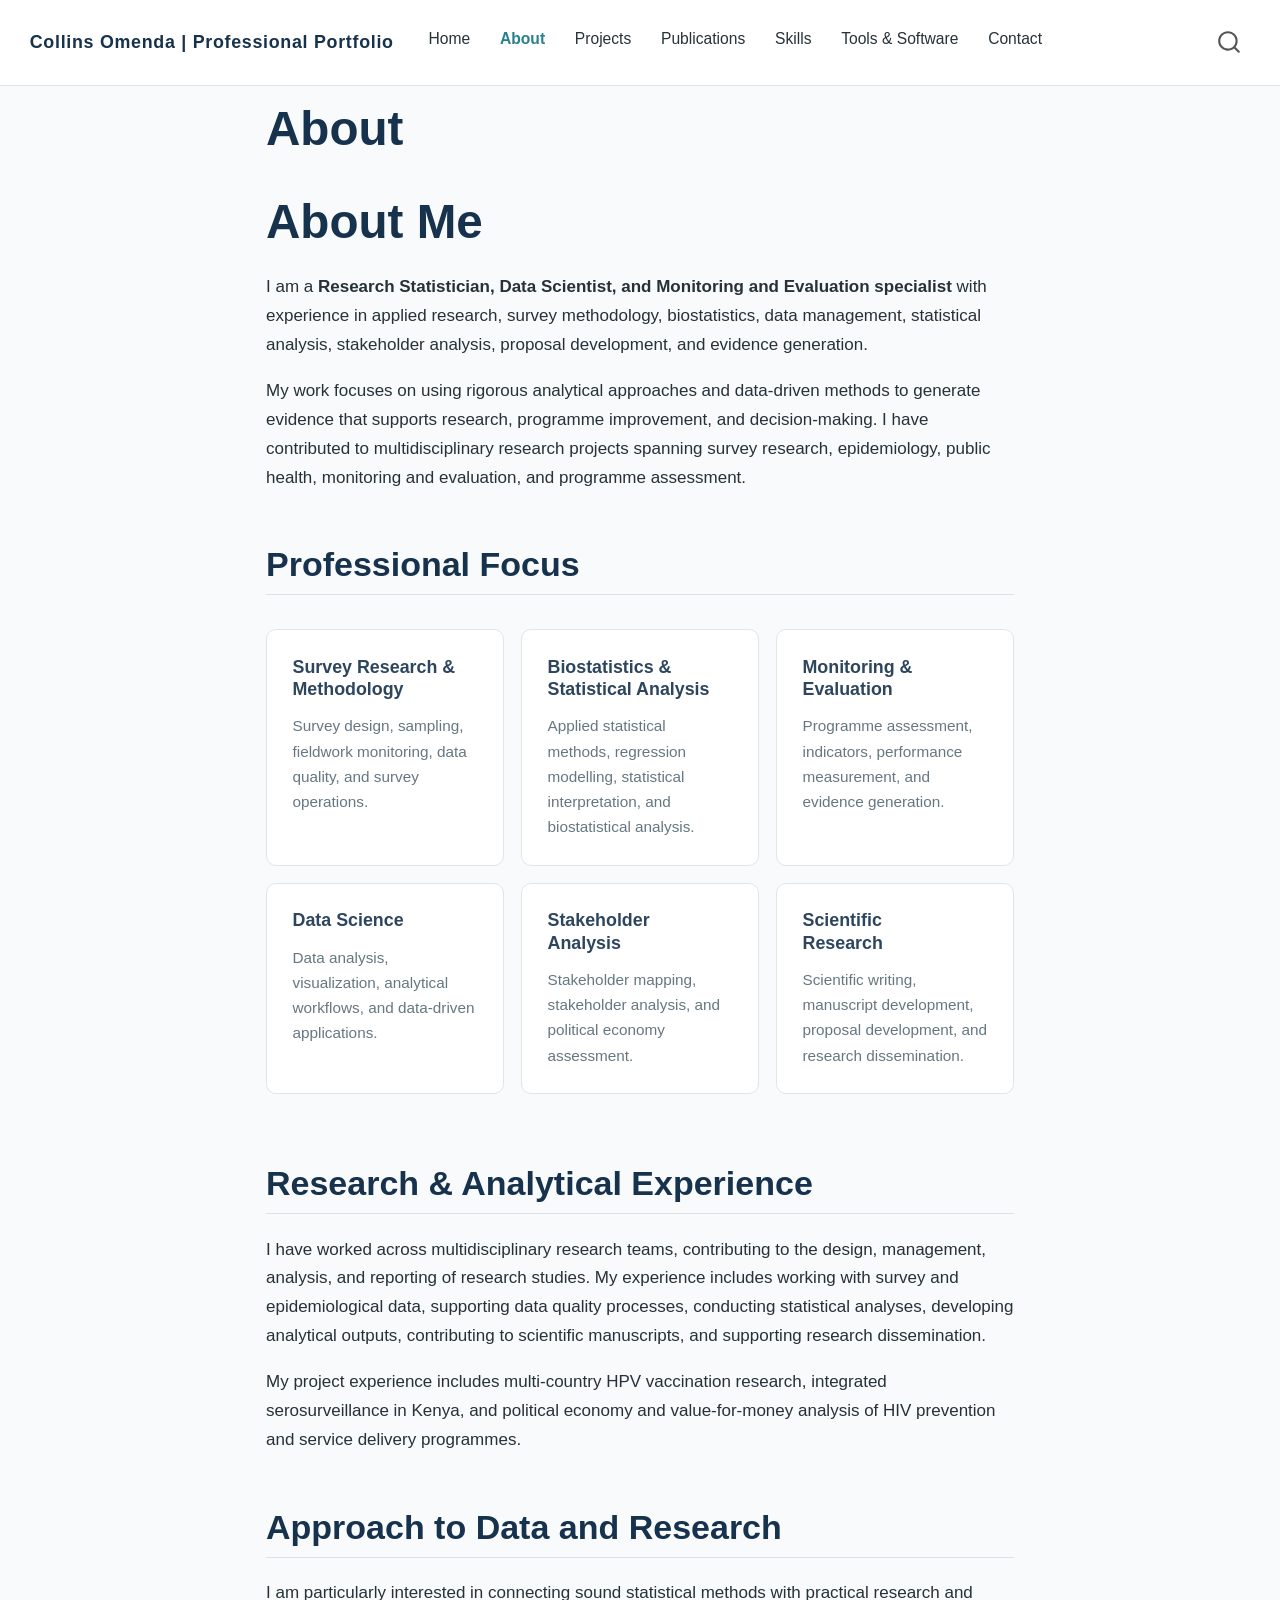
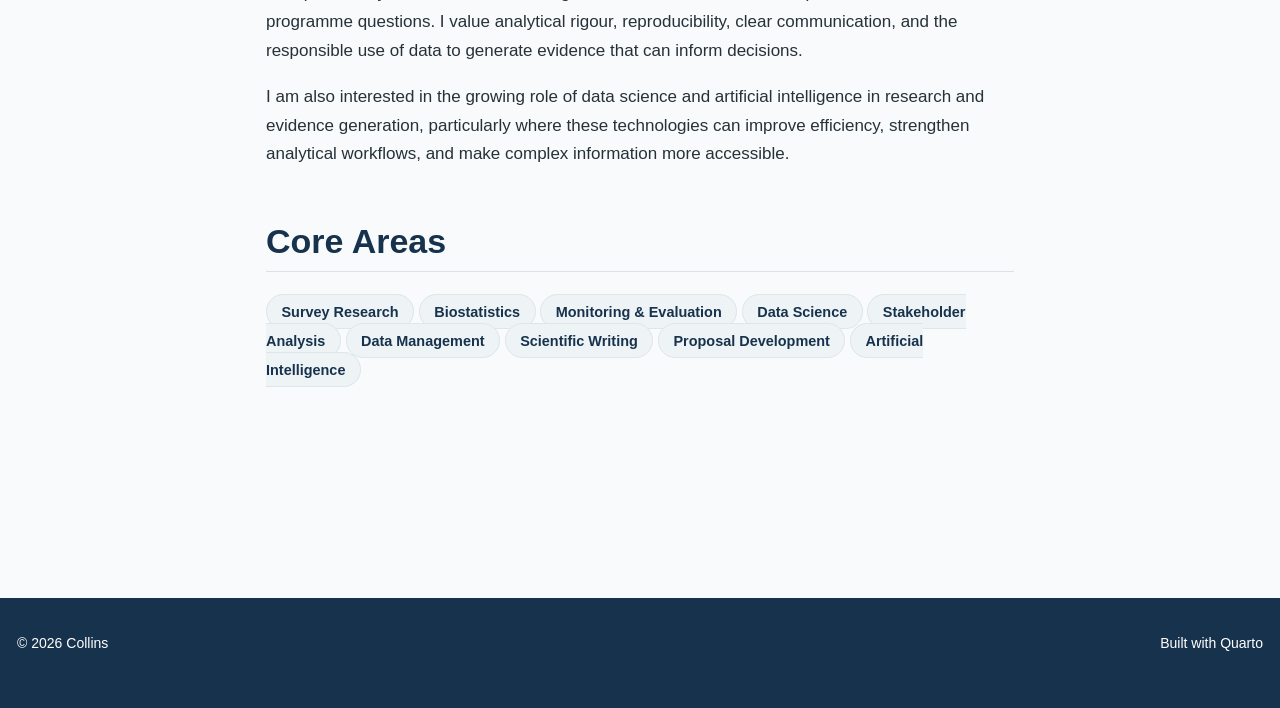
==== commit 0ba4f424: "Built site for gh-pages" ====
--- a/about.html
+++ b/about.html
@@ -7,7 +7,7 @@
 <meta name="viewport" content="width=device-width, initial-scale=1.0, user-scalable=yes">
 
 
-<title>About – Collins</title>
+<title>About – Collins Omenda | Professional Portfolio</title>
 <style>
 /* Default styles provided by pandoc.
 ** See https://pandoc.org/MANUAL.html#variables-for-html for config info.
@@ -87,7 +87,7 @@
       <div class="navbar-container container-fluid">
       <div class="navbar-brand-container mx-auto">
     <a class="navbar-brand" href="./index.html">
-    <span class="navbar-title">Collins</span>
+    <span class="navbar-title">Collins Omenda | Professional Portfolio</span>
     </a>
   </div>
             <div id="quarto-search" class="" title="Search"></div>
@@ -285,7 +285,7 @@
     }
       var localhostRegex = new RegExp(/^(?:http|https):\/\/localhost\:?[0-9]*\//);
       var mailtoRegex = new RegExp(/^mailto:/);
-        var filterRegex = new RegExp('/' + window.location.host + '/');
+        var filterRegex = new RegExp("https:\/\/Collins-Omenda\.github\.io\/Collins-Omenda-Portfolio\/");
       var isInternal = (href) => {
           return filterRegex.test(href) || localhostRegex.test(href) || mailtoRegex.test(href);
       }
